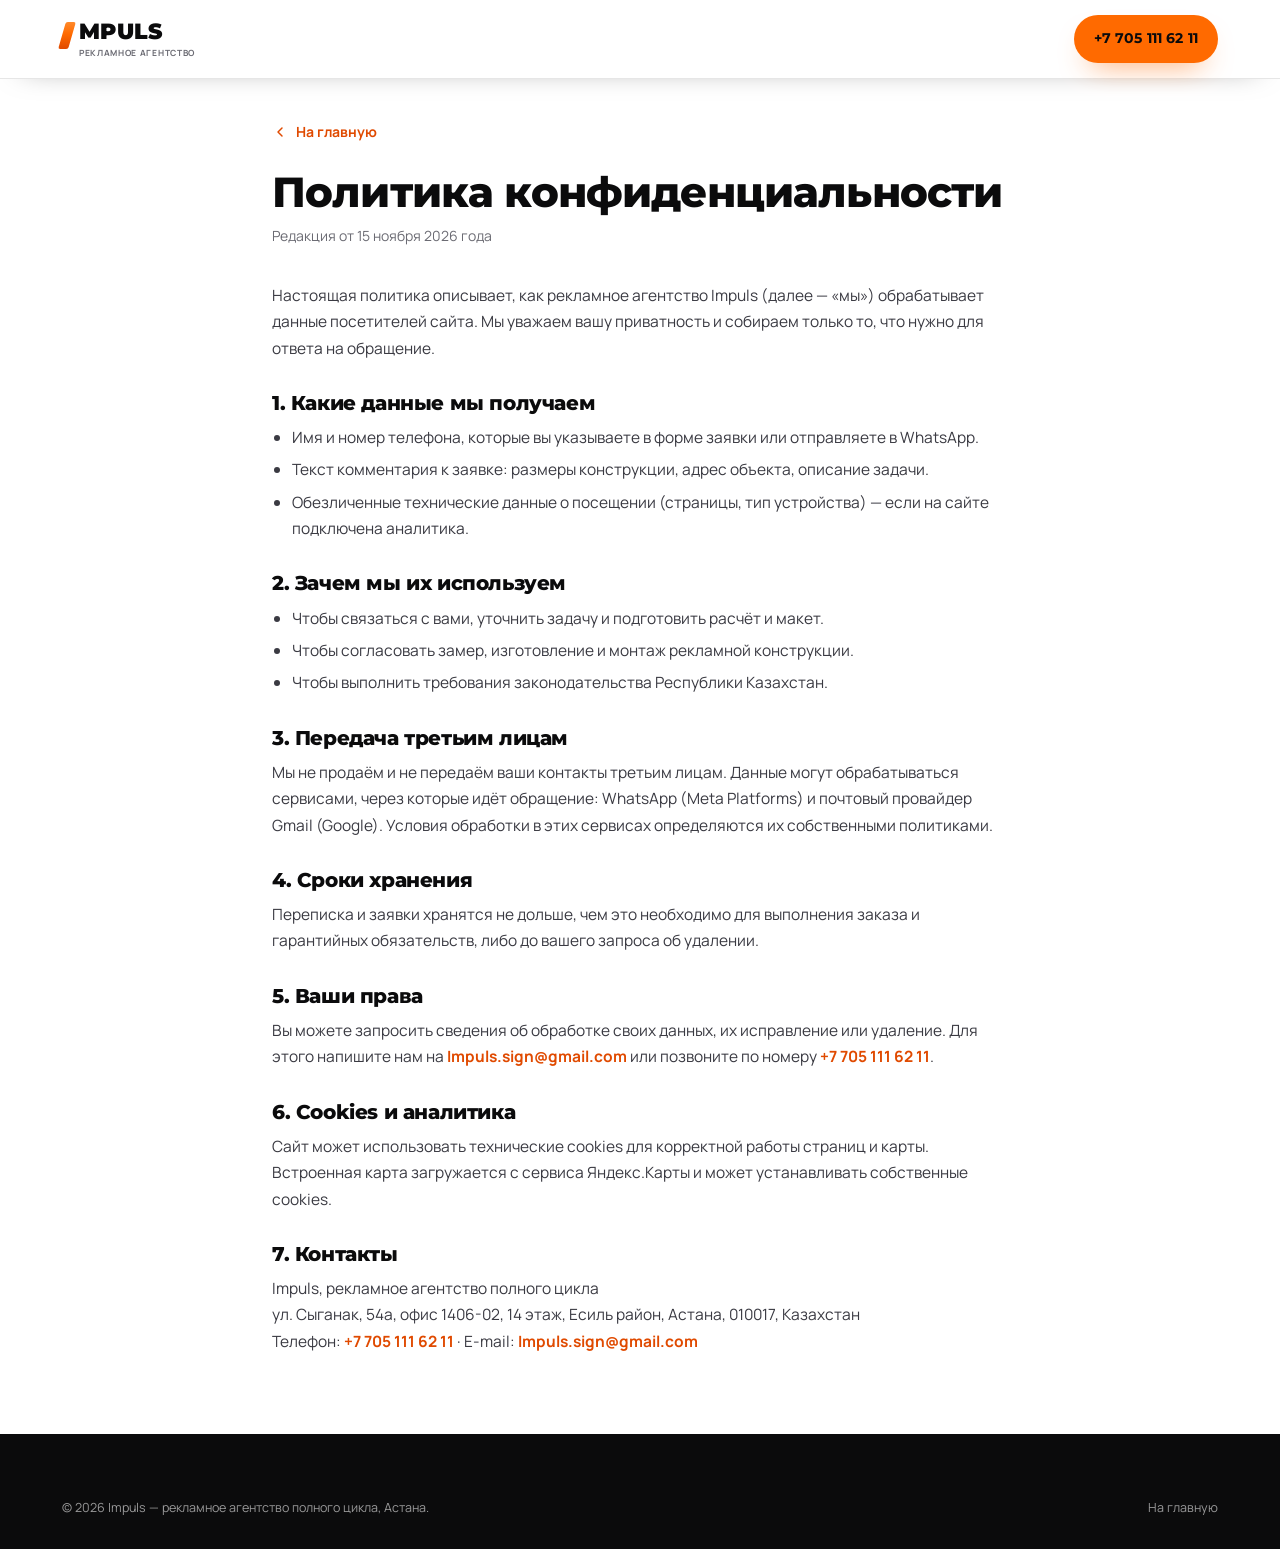
==== privacy.html @ c4c1d55e "Impuls landing: static site" ====
﻿<!DOCTYPE html>
<html lang="ru">
<head>
<meta charset="utf-8">
<meta name="viewport" content="width=device-width, initial-scale=1">
<title>Политика конфиденциальности — Impuls, Астана</title>
<meta name="description" content="Политика конфиденциальности и обработки персональных данных рекламного агентства Impuls, Астана.">
<meta name="robots" content="index, follow">
<meta name="theme-color" content="#0b0b0c">
<link rel="icon" href="assets/favicon.svg" type="image/svg+xml">
<link rel="preconnect" href="https://fonts.googleapis.com">
<link rel="preconnect" href="https://fonts.gstatic.com" crossorigin>
<link href="https://fonts.googleapis.com/css2?family=Manrope:wght@400;500;600;700;800&family=Montserrat:wght@700;800;900&display=swap" rel="stylesheet">
<link rel="stylesheet" href="assets/css/style.css">
<style>
  .doc { max-width: 780px; margin: 0 auto; padding: 120px 22px 80px; }
  .doc h1 { font-size: clamp(28px, 4vw, 42px); margin-bottom: 10px; }
  .doc .date { color: var(--muted); font-size: 14px; margin-bottom: 34px; }
  .doc h2 { font-size: 20px; margin: 32px 0 10px; }
  .doc p, .doc li { color: #3a3a42; font-size: 15.5px; line-height: 1.7; }
  .doc ul { padding-left: 20px; margin: 10px 0; display: grid; gap: 6px; }
  .doc a { color: var(--orange-deep); font-weight: 700; }
  .doc__back { display: inline-flex; align-items: center; gap: 8px; margin-bottom: 26px; font-weight: 700; font-size: 14px; }
</style>
</head>
<body>
<header class="header is-stuck">
  <div class="container header__inner">
    <a class="logo" href="index.html">
      <span class="logo__mark" aria-hidden="true"></span>
      <span class="logo__text">MPULS<span class="logo__sub">Рекламное агентство</span></span>
    </a>
    <div class="header__actions" style="margin-left:auto">
      <a class="btn" href="tel:+77051116211">+7 705 111 62 11</a>
    </div>
  </div>
</header>

<main class="doc">
  <a class="doc__back" href="index.html">
    <svg width="16" height="16" viewBox="0 0 24 24" fill="none" stroke="currentColor" stroke-width="2.2" stroke-linecap="round" stroke-linejoin="round" aria-hidden="true"><path d="M15 18 9 12l6-6"/></svg>
    На главную
  </a>

  <h1>Политика конфиденциальности</h1>
  <p class="date">Редакция от 15 ноября 2026 года</p>

  <p>Настоящая политика описывает, как рекламное агентство Impuls (далее — «мы») обрабатывает данные посетителей сайта. Мы уважаем вашу приватность и собираем только то, что нужно для ответа на обращение.</p>

  <h2>1. Какие данные мы получаем</h2>
  <ul>
    <li>Имя и номер телефона, которые вы указываете в форме заявки или отправляете в WhatsApp.</li>
    <li>Текст комментария к заявке: размеры конструкции, адрес объекта, описание задачи.</li>
    <li>Обезличенные технические данные о посещении (страницы, тип устройства) — если на сайте подключена аналитика.</li>
  </ul>

  <h2>2. Зачем мы их используем</h2>
  <ul>
    <li>Чтобы связаться с вами, уточнить задачу и подготовить расчёт и макет.</li>
    <li>Чтобы согласовать замер, изготовление и монтаж рекламной конструкции.</li>
    <li>Чтобы выполнить требования законодательства Республики Казахстан.</li>
  </ul>

  <h2>3. Передача третьим лицам</h2>
  <p>Мы не продаём и не передаём ваши контакты третьим лицам. Данные могут обрабатываться сервисами, через которые идёт обращение: WhatsApp (Meta Platforms) и почтовый провайдер Gmail (Google). Условия обработки в этих сервисах определяются их собственными политиками.</p>

  <h2>4. Сроки хранения</h2>
  <p>Переписка и заявки хранятся не дольше, чем это необходимо для выполнения заказа и гарантийных обязательств, либо до вашего запроса об удалении.</p>

  <h2>5. Ваши права</h2>
  <p>Вы можете запросить сведения об обработке своих данных, их исправление или удаление. Для этого напишите нам на <a href="mailto:Impuls.sign@gmail.com">Impuls.sign@gmail.com</a> или позвоните по номеру <a href="tel:+77051116211">+7 705 111 62 11</a>.</p>

  <h2>6. Cookies и аналитика</h2>
  <p>Сайт может использовать технические cookies для корректной работы страниц и карты. Встроенная карта загружается с сервиса Яндекс.Карты и может устанавливать собственные cookies.</p>

  <h2>7. Контакты</h2>
  <p>Impuls, рекламное агентство полного цикла<br>
  ул. Сыганак, 54а, офис 1406-02, 14 этаж, Есиль район, Астана, 010017, Казахстан<br>
  Телефон: <a href="tel:+77051116211">+7 705 111 62 11</a> · E-mail: <a href="mailto:Impuls.sign@gmail.com">Impuls.sign@gmail.com</a></p>
</main>

<footer class="footer">
  <div class="container">
    <div class="footer__bottom" style="padding-top:0;border:0">
      <span>© <span id="year">2026</span> Impuls — рекламное агентство полного цикла, Астана.</span>
      <span><a href="index.html">На главную</a></span>
    </div>
  </div>
</footer>
<script>document.getElementById('year').textContent = new Date().getFullYear();</script>
</body>
</html>
---- assets/css/style.css ----
﻿/* ============================================================
   IMPULS — рекламное агентство полного цикла, Астана
   Палитра: белый / оранжевый / чёрный
   ============================================================ */

:root {
  --white: #ffffff;
  --paper: #f7f5f2;
  --ink: #0b0b0c;
  --ink-soft: #16161a;
  --muted: #6b6b73;
  --line: rgba(11, 11, 12, 0.1);
  --orange: #ff6a00;
  --orange-deep: #e04a00;
  --orange-soft: #fff1e6;
  --radius: 22px;
  --radius-sm: 14px;
  --shadow: 0 24px 60px -28px rgba(11, 11, 12, 0.35);
  --shadow-soft: 0 18px 40px -30px rgba(11, 11, 12, 0.45);
  --container: 1200px;
  --font-display: "Montserrat", "Segoe UI", system-ui, -apple-system, sans-serif;
  --font-body: "Manrope", "Segoe UI", system-ui, -apple-system, sans-serif;
  --ease: cubic-bezier(0.22, 1, 0.36, 1);
}

* { box-sizing: border-box; }

html {
  scroll-behavior: smooth;
  scroll-padding-top: 96px;
  -webkit-text-size-adjust: 100%;
}

body {
  margin: 0;
  font-family: var(--font-body);
  font-size: 17px;
  line-height: 1.65;
  color: var(--ink);
  background: var(--white);
  overflow-x: hidden;
  -webkit-font-smoothing: antialiased;
}

img { max-width: 100%; display: block; }

a { color: inherit; text-decoration: none; }

button { font-family: inherit; }

h1, h2, h3, h4 {
  font-family: var(--font-display);
  font-weight: 800;
  line-height: 1.06;
  letter-spacing: -0.02em;
  margin: 0;
}

p { margin: 0; }

.container {
  width: 100%;
  max-width: var(--container);
  margin: 0 auto;
  padding: 0 22px;
}

.section { padding: 88px 0; position: relative; }

.eyebrow {
  display: inline-flex;
  align-items: center;
  gap: 10px;
  font-family: var(--font-display);
  font-size: 12.5px;
  font-weight: 700;
  letter-spacing: 0.16em;
  text-transform: uppercase;
  color: #b03c00;
  background: var(--orange-soft);
  border-radius: 999px;
  padding: 9px 16px;
}

.eyebrow::before {
  content: "";
  width: 7px;
  height: 7px;
  border-radius: 50%;
  background: var(--orange);
}

.section-head {
  max-width: 720px;
  margin-bottom: 40px;
}

.section-head h2 {
  font-size: clamp(30px, 4.4vw, 52px);
  margin: 18px 0 16px;
}

.section-head p {
  color: var(--muted);
  font-size: 17.5px;
  max-width: 620px;
}

.section--dark {
  background: var(--ink);
  color: var(--white);
}

.section--dark .section-head p { color: rgba(255, 255, 255, 0.66); }

.section--paper { background: var(--paper); }

/* ---------- Buttons ---------- */

.btn {
  --btn-bg: var(--orange);
  --btn-color: var(--ink);
  display: inline-flex;
  align-items: center;
  justify-content: center;
  gap: 10px;
  padding: 16px 26px;
  border-radius: 999px;
  border: 0;
  background: var(--btn-bg);
  color: var(--btn-color);
  font-family: var(--font-display);
  font-weight: 700;
  font-size: 15px;
  letter-spacing: 0.01em;
  cursor: pointer;
  transition: transform 0.3s var(--ease), box-shadow 0.3s var(--ease), background 0.25s;
  box-shadow: 0 14px 30px -16px rgba(255, 106, 0, 0.85);
  white-space: nowrap;
}

.btn:hover { transform: translateY(-2px); background: var(--orange-deep); }
.btn:active { transform: translateY(0); }
.btn svg { flex: none; }

.btn--ghost {
  --btn-bg: transparent;
  --btn-color: currentColor;
  border: 1.5px solid currentColor;
  box-shadow: none;
  opacity: 0.9;
}

.btn--ghost:hover { background: rgba(255, 255, 255, 0.08); opacity: 1; }

.btn--dark { --btn-bg: var(--ink); --btn-color: #fff; box-shadow: none; }
.btn--dark:hover { background: #000; }

.btn--light { --btn-bg: #fff; --btn-color: var(--ink); box-shadow: none; }
.btn--light:hover { background: #f1f1f1; }

/* ---------- Header ---------- */

.header {
  position: fixed;
  inset: 0 0 auto 0;
  z-index: 90;
  background: rgba(255, 255, 255, 0.82);
  backdrop-filter: saturate(160%) blur(18px);
  -webkit-backdrop-filter: saturate(160%) blur(18px);
  border-bottom: 1px solid transparent;
  transition: border-color 0.3s, box-shadow 0.3s, background 0.3s;
}

.header.is-stuck {
  border-bottom-color: var(--line);
  box-shadow: 0 10px 30px -24px rgba(0, 0, 0, 0.5);
}

.header__inner {
  display: flex;
  align-items: center;
  gap: 26px;
  height: 78px;
}

.logo {
  display: inline-flex;
  align-items: flex-start;
  gap: 7px;
  flex: none;
}

/* оранжевая «косая черта» вместо буквы I — фирменный знак Impuls */
.logo__mark {
  display: block;
  width: 10px;
  height: 27px;
  background: linear-gradient(180deg, #ff8a2b, var(--orange) 45%, var(--orange-deep));
  transform: skewX(-16deg);
  border-radius: 2px;
  flex: none;
  margin-top: 1px;
}

.logo__text {
  font-family: var(--font-display);
  font-weight: 900;
  font-size: 22px;
  letter-spacing: 0.015em;
  line-height: 1;
  color: var(--ink);
}

.logo__sub {
  display: block;
  font-family: var(--font-body);
  font-size: 8.5px;
  font-weight: 700;
  letter-spacing: 0.08em;
  text-transform: uppercase;
  color: var(--muted);
  margin-top: 6px;
  white-space: nowrap;
}

.skip-link {
  position: absolute;
  left: -9999px;
  top: 8px;
  z-index: 300;
  background: var(--ink);
  color: #fff;
  padding: 10px 16px;
  border-radius: 10px;
  font-size: 14px;
}

.skip-link:focus { left: 8px; }

.nav {
  display: flex;
  align-items: center;
  gap: 4px;
  margin-left: auto;
}

.nav a {
  padding: 10px 14px;
  border-radius: 999px;
  font-size: 14.5px;
  font-weight: 600;
  color: #26262c;
  transition: background 0.2s, color 0.2s;
}

.nav a:hover { background: rgba(11, 11, 12, 0.06); }

.header__actions { display: flex; align-items: center; gap: 12px; }

.header__phone {
  font-family: var(--font-display);
  font-weight: 800;
  font-size: 15.5px;
  white-space: nowrap;
}

.header__phone span {
  display: block;
  font-family: var(--font-body);
  font-size: 11px;
  font-weight: 600;
  color: var(--muted);
  letter-spacing: 0.04em;
}

.header .btn { padding: 12px 20px; font-size: 14px; }

.burger {
  display: none;
  width: 46px;
  height: 46px;
  border-radius: 14px;
  border: 1px solid var(--line);
  background: #fff;
  cursor: pointer;
  position: relative;
}

.burger span {
  position: absolute;
  left: 13px;
  width: 20px;
  height: 2px;
  background: var(--ink);
  border-radius: 2px;
  transition: transform 0.3s var(--ease), opacity 0.2s;
}

.burger span:nth-child(1) { top: 17px; }
.burger span:nth-child(2) { top: 22px; }
.burger span:nth-child(3) { top: 27px; }

body.menu-open .burger span:nth-child(1) { transform: translateY(5px) rotate(45deg); }
body.menu-open .burger span:nth-child(2) { opacity: 0; }
body.menu-open .burger span:nth-child(3) { transform: translateY(-5px) rotate(-45deg); }

.mobile-menu {
  position: fixed;
  inset: 78px 0 0 0;
  background: #fff;
  z-index: 85;
  padding: 24px 22px 40px;
  display: none;
  flex-direction: column;
  gap: 6px;
  overflow-y: auto;
}

.mobile-menu a {
  padding: 16px 4px;
  font-family: var(--font-display);
  font-size: 22px;
  font-weight: 800;
  border-bottom: 1px solid var(--line);
}

.mobile-menu .btn { margin-top: 20px; }

body.menu-open { overflow: hidden; }
body.menu-open .mobile-menu { display: flex; }

/* ---------- Top plate (по макету брендборда) ---------- */

.plate {
  background: #f4e9e3;
  padding: 104px 0 34px;
  border-bottom: 1px solid rgba(11, 11, 12, 0.07);
}

.plate__inner {
  display: grid;
  grid-template-columns: 300px minmax(0, 1fr) 350px;
  align-items: center;
  gap: 26px 42px;
}

.plate__brand {
  display: flex;
  flex-direction: column;
  gap: 10px;
}

.plate__logo {
  display: inline-flex;
  align-items: flex-start;
  gap: 11px;
}

.plate__mark {
  width: 14px;
  height: clamp(32px, 3.6vw, 44px);
  background: linear-gradient(180deg, #ff8a2b, var(--orange) 45%, var(--orange-deep));
  transform: skewX(-16deg);
  border-radius: 3px;
  flex: none;
  margin-top: 2px;
}

.plate__word {
  font-family: var(--font-display);
  font-weight: 900;
  font-size: clamp(38px, 4.2vw, 54px);
  line-height: 0.86;
  letter-spacing: 0.01em;
  color: var(--ink);
}

.plate__tagline {
  font-size: 12.5px;
  font-weight: 700;
  line-height: 1.45;
  letter-spacing: 0.1em;
  text-transform: uppercase;
  color: #6d635c;
}

.plate__title {
  font-family: var(--font-display);
  font-weight: 800;
  font-size: clamp(21px, 2.3vw, 30px);
  line-height: 1.18;
  letter-spacing: -0.01em;
  max-width: 480px;
}

.plate__sub {
  margin-top: 9px;
  max-width: 440px;
  font-size: 15px;
  line-height: 1.5;
  color: #6a605a;
}

.plate__phone {
  display: inline-flex;
  align-items: center;
  gap: 10px;
  margin-top: 16px;
  padding: 13px 26px;
  border-radius: 999px;
  background: var(--orange);
  color: var(--ink);
  font-family: var(--font-display);
  font-weight: 800;
  font-size: 17px;
  letter-spacing: 0.01em;
  box-shadow: 0 18px 34px -20px rgba(224, 74, 0, 0.95);
  transition: transform 0.3s var(--ease), background 0.25s, color 0.25s, box-shadow 0.3s var(--ease);
}

.plate__phone:hover {
  background: var(--orange-deep);
  color: #fff;
  transform: translateY(-2px);
  box-shadow: 0 22px 38px -18px rgba(224, 74, 0, 0.75);
}

.plate__phone svg { flex: none; }

.plate__photo {
  margin: 0;
  border-radius: 18px;
  overflow: hidden;
  aspect-ratio: 16 / 9;
  background: #ded3cc;
  box-shadow: 0 28px 54px -32px rgba(11, 11, 12, 0.6);
}

.plate__photo img {
  width: 100%;
  height: 100%;
  object-fit: cover;
}

.header:not(.is-stuck) { background: rgba(244, 233, 227, 0.92); }

/* ---------- Hero ---------- */

.hero {
  position: relative;
  padding: 78px 0 72px;
  overflow: hidden;
  background:
    radial-gradient(900px 520px at 78% -8%, rgba(255, 106, 0, 0.16), transparent 62%),
    radial-gradient(700px 420px at 4% 12%, rgba(255, 106, 0, 0.08), transparent 60%),
    var(--white);
}

.hero__grid {
  display: grid;
  grid-template-columns: 1.02fr 0.98fr;
  gap: 54px;
  align-items: center;
}

.hero h1 {
  font-size: clamp(38px, 5.6vw, 74px);
  margin: 20px 0 22px;
}

.hero h1 em {
  font-style: normal;
  color: var(--orange);
  position: relative;
  white-space: nowrap;
}

.hero h1 em::after {
  content: "";
  position: absolute;
  left: 0;
  right: 0;
  bottom: 0.06em;
  height: 0.32em;
  background: rgba(255, 106, 0, 0.14);
  z-index: -1;
  border-radius: 6px;
}

.hero__lead {
  font-size: 18.5px;
  color: #4a4a53;
  max-width: 520px;
}

.hero__cta {
  display: flex;
  flex-wrap: wrap;
  gap: 14px;
  margin: 32px 0 30px;
}

.hero__trust {
  display: flex;
  flex-wrap: wrap;
  gap: 10px 26px;
  padding-top: 26px;
  border-top: 1px solid var(--line);
}

.hero__trust div {
  display: flex;
  align-items: center;
  gap: 9px;
  font-size: 14px;
  font-weight: 600;
  color: #3a3a42;
}

.hero__trust svg { color: var(--orange); flex: none; }

/* Hero slider */

.hero__visual { position: relative; }

.hero-slider {
  position: relative;
  border-radius: 28px;
  overflow: hidden;
  aspect-ratio: 4 / 4.4;
  background: var(--ink);
  box-shadow: var(--shadow);
}

.hero-slider__track {
  display: flex;
  height: 100%;
  transition: transform 0.75s var(--ease);
}

.hero-slider__slide {
  min-width: 100%;
  height: 100%;
  position: relative;
}

.hero-slider__slide img {
  width: 100%;
  height: 100%;
  object-fit: cover;
}

.hero-slider__slide::after {
  content: "";
  position: absolute;
  inset: 0;
  background: linear-gradient(to top, rgba(0, 0, 0, 0.55), transparent 45%);
  pointer-events: none;
}

.hero-slider__dots {
  position: absolute;
  left: 18px;
  bottom: 18px;
  display: flex;
  gap: 7px;
  z-index: 2;
}

.hero-slider__dots button {
  width: 8px;
  height: 8px;
  border-radius: 999px;
  border: 0;
  padding: 0;
  background: rgba(255, 255, 255, 0.5);
  cursor: pointer;
  transition: width 0.35s var(--ease), background 0.25s;
}

.hero-slider__dots button.is-active {
  width: 26px;
  background: var(--orange);
}

.hero-slider__badge {
  position: absolute;
  top: 18px;
  left: 18px;
  z-index: 2;
  display: inline-flex;
  align-items: center;
  gap: 8px;
  background: rgba(11, 11, 12, 0.55);
  backdrop-filter: blur(10px);
  border: 1px solid rgba(255, 255, 255, 0.16);
  color: #fff;
  font-size: 12px;
  font-weight: 700;
  letter-spacing: 0.06em;
  text-transform: uppercase;
  padding: 9px 14px;
  border-radius: 999px;
}

.hero-slider__badge i {
  width: 7px;
  height: 7px;
  border-radius: 50%;
  background: var(--orange);
  display: inline-block;
  animation: pulse 2s infinite;
}

@keyframes pulse {
  0%, 100% { box-shadow: 0 0 0 0 rgba(255, 106, 0, 0.6); }
  50% { box-shadow: 0 0 0 7px rgba(255, 106, 0, 0); }
}

.hero__float {
  position: absolute;
  left: -26px;
  bottom: 34px;
  background: #fff;
  border-radius: 18px;
  padding: 16px 20px;
  box-shadow: var(--shadow);
  display: flex;
  align-items: center;
  gap: 14px;
  max-width: 250px;
}

.hero__float strong {
  font-family: var(--font-display);
  font-size: 22px;
  display: block;
  line-height: 1;
}

.hero__float small {
  font-size: 12px;
  color: var(--muted);
  font-weight: 600;
}

.hero__float .star { color: #ffb400; font-size: 15px; letter-spacing: 1px; }

/* Marquee */

.marquee {
  border-top: 1px solid var(--line);
  border-bottom: 1px solid var(--line);
  padding: 18px 0;
  overflow: hidden;
  background: #fff;
}

.marquee__track {
  display: flex;
  gap: 54px;
  width: max-content;
  animation: marquee 34s linear infinite;
}

.marquee span {
  display: inline-flex;
  align-items: center;
  gap: 54px;
  font-family: var(--font-display);
  font-weight: 800;
  font-size: 15px;
  letter-spacing: 0.14em;
  text-transform: uppercase;
  color: #191920;
  white-space: nowrap;
}

.marquee span::after {
  content: "";
  width: 8px;
  height: 8px;
  border-radius: 50%;
  background: var(--orange);
}

@keyframes marquee {
  from { transform: translateX(0); }
  to { transform: translateX(-50%); }
}

/* ---------- Services ---------- */

.services__grid {
  display: grid;
  grid-template-columns: repeat(3, 1fr);
  gap: 18px;
}

.service {
  position: relative;
  background: #fff;
  border: 1px solid var(--line);
  border-radius: var(--radius);
  padding: 30px 28px 26px;
  display: flex;
  flex-direction: column;
  gap: 14px;
  transition: transform 0.4s var(--ease), box-shadow 0.4s var(--ease), border-color 0.3s;
  overflow: hidden;
}

.service::before {
  content: "";
  position: absolute;
  inset: auto -40% -60% auto;
  width: 220px;
  height: 220px;
  border-radius: 50%;
  background: radial-gradient(circle, rgba(255, 106, 0, 0.14), transparent 70%);
  opacity: 0;
  transition: opacity 0.4s;
}

.service:hover {
  transform: translateY(-4px);
  box-shadow: var(--shadow-soft);
  border-color: rgba(255, 106, 0, 0.32);
}

.service:hover::before { opacity: 1; }

.service__icon {
  width: 52px;
  height: 52px;
  border-radius: 15px;
  display: grid;
  place-items: center;
  background: var(--orange-soft);
  color: var(--orange-deep);
  flex: none;
}

.service h3 {
  font-size: 21px;
  letter-spacing: -0.015em;
}

.service p {
  color: var(--muted);
  font-size: 14.8px;
  line-height: 1.6;
}

.service__tags {
  display: flex;
  flex-wrap: wrap;
  gap: 7px;
  margin-top: auto;
  padding-top: 6px;
}

.service__tags span {
  font-size: 12px;
  font-weight: 600;
  color: #44444c;
  background: var(--paper);
  border-radius: 999px;
  padding: 6px 11px;
}

.service--accent {
  background: linear-gradient(155deg, #17171b, #0b0b0c 60%);
  border-color: #26262c;
  color: #fff;
}

.service--accent p { color: rgba(255, 255, 255, 0.66); }
.service--accent .service__icon { background: rgba(255, 106, 0, 0.16); color: var(--orange); }
.service--accent .service__tags span { background: rgba(255, 255, 255, 0.08); color: rgba(255, 255, 255, 0.8); }

/* Дополнительные направления */

.services__more {
  display: grid;
  grid-template-columns: repeat(3, 1fr);
  gap: 14px;
  margin-top: 16px;
}

.more-card {
  background: var(--paper);
  border-radius: 16px;
  padding: 22px 24px;
  border: 1px solid transparent;
  transition: border-color 0.25s, background 0.25s;
}

.more-card:hover { background: #fff; border-color: rgba(255, 106, 0, 0.34); }

.more-card h4 {
  font-size: 15.5px;
  letter-spacing: -0.01em;
  margin-bottom: 7px;
  display: flex;
  gap: 8px;
}

.more-card h4::before {
  content: "+";
  color: var(--orange);
  font-weight: 900;
}

.more-card p { font-size: 13.4px; color: var(--muted); line-height: 1.55; }

.services__note {
  margin-top: 32px;
  display: flex;
  align-items: center;
  justify-content: space-between;
  gap: 22px;
  flex-wrap: wrap;
  padding: 26px 30px;
  border-radius: var(--radius);
  background: linear-gradient(120deg, #fff6ee, #fff 60%);
  border: 1px solid rgba(255, 106, 0, 0.24);
}

.services__note p { font-size: 16px; max-width: 640px; }

/* Рейтинг в заголовке отзывов */

.rating-inline {
  display: flex;
  align-items: center;
  flex-wrap: wrap;
  gap: 8px;
  font-size: 14.5px;
  color: var(--muted);
  margin-top: 6px;
}

.rating-inline__stars { color: #ffb400; letter-spacing: 2px; }
.rating-inline b { font-family: var(--font-display); font-size: 18px; color: var(--ink); }
.rating-inline a { color: #c24100; font-weight: 700; border-bottom: 1px solid rgba(224, 74, 0, 0.35); }

/* ---------- Works ---------- */

.works__head {
  display: flex;
  align-items: flex-end;
  justify-content: space-between;
  gap: 30px;
  flex-wrap: wrap;
  margin-bottom: 34px;
}

.works__head .section-head { margin-bottom: 0; }

.works__nav { display: flex; gap: 10px; }

.round-btn {
  width: 52px;
  height: 52px;
  border-radius: 50%;
  border: 1px solid rgba(255, 255, 255, 0.28);
  background: transparent;
  color: inherit;
  display: grid;
  place-items: center;
  cursor: pointer;
  transition: background 0.25s, color 0.25s, border-color 0.25s;
}

.round-btn:hover { background: #fff; color: var(--ink); border-color: #fff; }

.works__rail {
  display: flex;
  gap: 16px;
  overflow-x: auto;
  scroll-snap-type: x mandatory;
  padding-bottom: 6px;
  scrollbar-width: none;
  -ms-overflow-style: none;
}

.works__rail::-webkit-scrollbar { display: none; }

.work {
  position: relative;
  flex: 0 0 auto;
  width: min(360px, 78vw);
  aspect-ratio: 4 / 5;
  border-radius: var(--radius);
  overflow: hidden;
  scroll-snap-align: start;
  cursor: zoom-in;
  background: #1a1a1e;
  border: 0;
  padding: 0;
}

.work img {
  width: 100%;
  height: 100%;
  object-fit: cover;
  transition: transform 0.8s var(--ease), opacity 0.5s;
}

.work::after {
  content: "";
  position: absolute;
  inset: 0;
  background: linear-gradient(to top, rgba(0, 0, 0, 0.62), transparent 52%);
  opacity: 0.85;
  transition: opacity 0.4s;
}

.work:hover img { transform: scale(1.05); }
.work:hover::after { opacity: 1; }

.work__cap {
  position: absolute;
  left: 20px;
  right: 20px;
  bottom: 18px;
  z-index: 2;
  color: #fff;
  font-family: var(--font-display);
  font-weight: 700;
  font-size: 15px;
  letter-spacing: -0.01em;
  display: flex;
  align-items: center;
  justify-content: space-between;
  gap: 10px;
  text-align: left;
}

.work__cap svg { flex: none; opacity: 0.85; }

.works__hint {
  display: flex;
  align-items: center;
  gap: 9px;
  color: rgba(255, 255, 255, 0.55);
  font-size: 13.5px;
  margin-top: 20px;
}

/* Lightbox */

.lightbox {
  position: fixed;
  inset: 0;
  z-index: 200;
  background: rgba(6, 6, 7, 0.94);
  display: none;
  align-items: center;
  justify-content: center;
  padding: 18px;
  backdrop-filter: blur(6px);
}

.lightbox.is-open { display: flex; }

.lightbox__img {
  max-width: min(1100px, 92vw);
  max-height: 86vh;
  border-radius: 16px;
  object-fit: contain;
  box-shadow: 0 30px 80px rgba(0, 0, 0, 0.6);
  user-select: none;
}

.lightbox__close,
.lightbox__prev,
.lightbox__next {
  position: absolute;
  width: 54px;
  height: 54px;
  border-radius: 50%;
  border: 1px solid rgba(255, 255, 255, 0.22);
  background: rgba(255, 255, 255, 0.08);
  color: #fff;
  display: grid;
  place-items: center;
  cursor: pointer;
  transition: background 0.2s, transform 0.2s;
}

.lightbox__close:hover,
.lightbox__prev:hover,
.lightbox__next:hover { background: rgba(255, 255, 255, 0.2); }

.lightbox__close { top: 20px; right: 20px; }
.lightbox__prev { left: 18px; top: 50%; transform: translateY(-50%); }
.lightbox__next { right: 18px; top: 50%; transform: translateY(-50%); }

.lightbox__count {
  position: absolute;
  bottom: 22px;
  left: 50%;
  transform: translateX(-50%);
  color: rgba(255, 255, 255, 0.72);
  font-size: 14px;
  font-weight: 600;
  letter-spacing: 0.06em;
}

@media (max-width: 720px) {
  .lightbox__prev, .lightbox__next { width: 46px; height: 46px; }
  .lightbox__prev { left: 8px; }
  .lightbox__next { right: 8px; }
}

/* ---------- Process ---------- */

.process__grid {
  display: grid;
  grid-template-columns: repeat(6, 1fr);
  gap: 14px;
  counter-reset: step;
}

.step {
  min-width: 0;
  position: relative;
  padding: 26px 20px 24px;
  border-radius: 18px;
  background: #fff;
  border: 1px solid var(--line);
  transition: background 0.3s, color 0.3s, border-color 0.3s;
}

.step__num {
  font-family: var(--font-display);
  font-weight: 900;
  font-size: 13px;
  color: var(--orange);
  letter-spacing: 0.12em;
  display: block;
  margin-bottom: 26px;
}

.step h3 {
  font-size: 16.5px;
  letter-spacing: -0.01em;
  margin-bottom: 8px;
}

.step p { font-size: 13.5px; color: var(--muted); line-height: 1.55; }

.process__grid .step:nth-child(6) { background: var(--orange); border-color: var(--orange); color: #fff; }
.process__grid .step:nth-child(6) .step__num,
.process__grid .step:nth-child(6) p { color: rgba(255, 255, 255, 0.85); }

/* ---------- Stats / About ---------- */

.about__grid {
  display: grid;
  grid-template-columns: 1fr 1fr;
  gap: 56px;
  align-items: center;
}

.about__media {
  position: relative;
  border-radius: 26px;
  overflow: hidden;
  aspect-ratio: 4 / 3.2;
}

.about__media img { width: 100%; height: 100%; object-fit: cover; }

.about__badge {
  position: absolute;
  right: 18px;
  bottom: 18px;
  background: rgba(11, 11, 12, 0.72);
  backdrop-filter: blur(10px);
  border: 1px solid rgba(255, 255, 255, 0.18);
  border-radius: 16px;
  padding: 14px 18px;
  color: #fff;
  text-align: left;
}

.about__badge strong {
  font-family: var(--font-display);
  font-size: 20px;
  display: block;
  line-height: 1.1;
}

.about__badge small { font-size: 11.5px; color: rgba(255, 255, 255, 0.7); }

.about__list {
  list-style: none;
  margin: 26px 0 0;
  padding: 0;
  display: grid;
  gap: 16px;
}

.about__list li {
  display: flex;
  gap: 14px;
  align-items: flex-start;
  font-size: 15.5px;
  line-height: 1.55;
}

.about__list svg { flex: none; color: var(--orange); margin-top: 3px; }

.about__list strong { font-weight: 800; }

.stats {
  display: grid;
  grid-template-columns: repeat(4, 1fr);
  gap: 16px;
  margin-top: 56px;
  border-top: 1px solid var(--line);
  padding-top: 38px;
}

.stat strong {
  display: block;
  font-family: var(--font-display);
  font-size: clamp(30px, 3.4vw, 42px);
  line-height: 1;
  letter-spacing: -0.03em;
}

.stat strong span { color: var(--orange); }

.stat small {
  display: block;
  margin-top: 10px;
  font-size: 13.5px;
  color: var(--muted);
  font-weight: 600;
}

/* ---------- Reviews ---------- */

.reviews__grid {
  display: grid;
  grid-template-columns: repeat(3, 1fr);
  gap: 18px;
}

.review {
  background: #fff;
  border: 1px solid var(--line);
  border-radius: var(--radius);
  padding: 28px;
  display: flex;
  flex-direction: column;
  gap: 16px;
}

.review__stars { color: #ffb400; letter-spacing: 2px; font-size: 15px; }

.review p { font-size: 15px; color: #2e2e35; line-height: 1.65; }

.review__author {
  display: flex;
  align-items: center;
  gap: 12px;
  margin-top: auto;
  padding-top: 6px;
}

.review__avatar {
  width: 42px;
  height: 42px;
  border-radius: 50%;
  display: grid;
  place-items: center;
  background: var(--orange-soft);
  color: var(--orange-deep);
  font-family: var(--font-display);
  font-weight: 800;
  font-size: 15px;
  flex: none;
}

.review__author b { font-size: 14.5px; display: block; line-height: 1.3; }
.review__author small { font-size: 12.5px; color: var(--muted); }

.rating-card {
  background: var(--ink);
  color: #fff;
  border-radius: var(--radius);
  padding: 28px;
  display: flex;
  flex-direction: column;
  justify-content: space-between;
  gap: 20px;
}

.rating-card strong {
  font-family: var(--font-display);
  font-size: 56px;
  line-height: 0.9;
  letter-spacing: -0.04em;
  display: block;
}

.rating-card strong span { font-size: 24px; color: rgba(255, 255, 255, 0.5); }
.rating-card .review__stars { color: #ffb400; }
.rating-card p { color: rgba(255, 255, 255, 0.66); font-size: 14px; }

/* ---------- CTA ---------- */

.cta {
  position: relative;
  overflow: hidden;
  border-radius: 30px;
  background:
    radial-gradient(760px 380px at 92% 6%, rgba(255, 106, 0, 0.34), transparent 62%),
    radial-gradient(520px 320px at 6% 96%, rgba(255, 106, 0, 0.14), transparent 65%),
    linear-gradient(125deg, #17171b, #0b0b0c 64%);
  color: #fff;
  padding: 62px clamp(24px, 5vw, 70px);
  display: grid;
  grid-template-columns: 1.15fr 0.85fr;
  gap: 40px;
  align-items: center;
  border: 1px solid rgba(255, 255, 255, 0.08);
}

.cta::before {
  content: "";
  position: absolute;
  right: -120px;
  top: -120px;
  width: 420px;
  height: 420px;
  border-radius: 50%;
  border: 1px solid rgba(255, 106, 0, 0.35);
}

.cta::after {
  content: "";
  position: absolute;
  right: 60px;
  bottom: -160px;
  width: 320px;
  height: 320px;
  border-radius: 50%;
  background: rgba(255, 106, 0, 0.1);
}

.cta h2 { font-size: clamp(28px, 3.6vw, 44px); margin-bottom: 14px; }
.cta p { color: rgba(255, 255, 255, 0.76); font-size: 16.5px; max-width: 470px; }

.cta__actions { display: flex; flex-direction: column; gap: 14px; position: relative; z-index: 2; }

.cta__note {
  font-size: 12.5px;
  color: rgba(255, 255, 255, 0.62);
  text-align: center;
}

/* ---------- Contacts ---------- */

.contacts__grid {
  display: grid;
  grid-template-columns: 0.9fr 1.1fr;
  gap: 34px;
  align-items: stretch;
}

.contact-list { display: grid; gap: 12px; }

.contact-item {
  display: flex;
  gap: 16px;
  padding: 20px 22px;
  border-radius: 18px;
  background: #fff;
  border: 1px solid var(--line);
  transition: border-color 0.25s, transform 0.25s var(--ease);
}

.contact-item:hover { border-color: rgba(255, 106, 0, 0.4); transform: translateY(-2px); }

.contact-item__icon {
  width: 44px;
  height: 44px;
  border-radius: 13px;
  background: var(--orange-soft);
  color: var(--orange-deep);
  display: grid;
  place-items: center;
  flex: none;
}

.contact-item small {
  display: block;
  font-size: 12px;
  font-weight: 700;
  letter-spacing: 0.09em;
  text-transform: uppercase;
  color: var(--muted);
  margin-bottom: 3px;
}

.contact-item b {
  font-family: var(--font-display);
  font-size: 17px;
  font-weight: 800;
  line-height: 1.35;
}

.contact-item span { display: block; font-size: 13.5px; color: var(--muted); }

.map-wrap {
  position: relative;
  border-radius: var(--radius);
  overflow: hidden;
  min-height: 420px;
  border: 1px solid var(--line);
  background: #e9e6e2;
}

.map-wrap iframe {
  position: absolute;
  inset: 0;
  width: 100%;
  height: 100%;
  border: 0;
}

.map-actions {
  display: flex;
  flex-wrap: wrap;
  gap: 10px;
  margin-top: 14px;
}

.map-actions a {
  display: inline-flex;
  align-items: center;
  gap: 8px;
  font-size: 13.5px;
  font-weight: 700;
  color: #2a2a31;
  background: #fff;
  border: 1px solid var(--line);
  border-radius: 999px;
  padding: 10px 16px;
  transition: background 0.2s, border-color 0.2s;
}

.map-actions a:hover { background: var(--orange-soft); border-color: rgba(255, 106, 0, 0.35); }

/* ---------- Footer ---------- */

.footer {
  background: var(--ink);
  color: rgba(255, 255, 255, 0.7);
  padding: 64px 0 30px;
  margin-top: 0;
}

.footer__grid {
  display: grid;
  grid-template-columns: 1.4fr 1fr 1fr 1.1fr;
  gap: 34px;
  padding-bottom: 42px;
  border-bottom: 1px solid rgba(255, 255, 255, 0.12);
}

.footer .logo__text { color: #fff; }
.footer .logo__sub { color: rgba(255, 255, 255, 0.45); }
.footer__about { margin-top: 18px; font-size: 14px; max-width: 290px; }

.footer h4,
.footer h3 {
  color: #fff;
  font-size: 13px;
  letter-spacing: 0.14em;
  text-transform: uppercase;
  margin-bottom: 18px;
  font-weight: 700;
}

.footer ul { list-style: none; margin: 0; padding: 0; display: grid; gap: 11px; }
.footer ul a { font-size: 14.5px; transition: color 0.2s; }
.footer ul a:hover { color: var(--orange); }

.footer__phone {
  font-family: var(--font-display);
  font-size: 22px;
  font-weight: 800;
  color: #fff;
  display: block;
  margin-bottom: 6px;
}

.footer__bottom {
  display: flex;
  flex-wrap: wrap;
  justify-content: space-between;
  gap: 14px;
  padding-top: 24px;
  font-size: 12.5px;
  color: rgba(255, 255, 255, 0.58);
}

/* ---------- Floating actions ---------- */

.fab {
  position: fixed;
  right: 18px;
  bottom: 18px;
  z-index: 95;
  display: flex;
  flex-direction: column;
  gap: 10px;
  align-items: flex-end;
}

.fab__btn {
  width: 58px;
  height: 58px;
  border-radius: 50%;
  display: grid;
  place-items: center;
  color: #fff;
  border: 0;
  cursor: pointer;
  box-shadow: 0 16px 34px -12px rgba(0, 0, 0, 0.45);
  transition: transform 0.25s var(--ease);
}

.fab__btn:hover { transform: scale(1.06); }
.fab__btn--wa { background: #25d366; }
.fab__btn--top { background: #fff; color: var(--ink); border: 1px solid var(--line); opacity: 0; pointer-events: none; }
.fab__btn--top.is-visible { opacity: 1; pointer-events: auto; }

/* ---------- Modal (calculator) ---------- */

.modal {
  position: fixed;
  inset: 0;
  z-index: 210;
  display: none;
  align-items: center;
  justify-content: center;
  padding: 18px;
  background: rgba(6, 6, 7, 0.6);
  backdrop-filter: blur(6px);
}

.modal.is-open { display: flex; }

.modal__box {
  width: 100%;
  max-width: 470px;
  background: #fff;
  border-radius: 24px;
  padding: 32px;
  position: relative;
  max-height: 92vh;
  overflow-y: auto;
  box-shadow: 0 40px 90px -30px rgba(0, 0, 0, 0.6);
}

.modal__close {
  position: absolute;
  top: 14px;
  right: 14px;
  width: 38px;
  height: 38px;
  border-radius: 50%;
  border: 1px solid var(--line);
  background: #fff;
  cursor: pointer;
  display: grid;
  place-items: center;
}

.modal h3 { font-size: 26px; margin-bottom: 8px; }
.modal p.sub { font-size: 14.5px; color: var(--muted); margin-bottom: 22px; }

.field { margin-bottom: 14px; }

.field label {
  display: block;
  font-size: 12.5px;
  font-weight: 700;
  letter-spacing: 0.04em;
  text-transform: uppercase;
  color: var(--muted);
  margin-bottom: 7px;
}

.field input,
.field select,
.field textarea {
  width: 100%;
  font-family: inherit;
  font-size: 15.5px;
  color: var(--ink);
  padding: 13px 15px;
  border-radius: 13px;
  border: 1.5px solid var(--line);
  background: #fbfafa;
  transition: border-color 0.2s, background 0.2s;
}

.field textarea { resize: vertical; min-height: 84px; }

.field input:focus,
.field select:focus,
.field textarea:focus {
  outline: none;
  border-color: var(--orange);
  background: #fff;
}

.modal .btn { width: 100%; margin-top: 10px; }

.modal .hint {
  font-size: 11.5px;
  color: var(--muted);
  text-align: center;
  margin-top: 12px;
  line-height: 1.5;
}

/* ---------- Reveal ---------- */

[data-reveal] {
  opacity: 0;
  transform: translateY(26px);
  transition: opacity 0.7s var(--ease), transform 0.7s var(--ease);
}

[data-reveal].is-in { opacity: 1; transform: none; }

@media (prefers-reduced-motion: reduce) {
  *, *::before, *::after { animation: none !important; transition: none !important; }
  [data-reveal] { opacity: 1; transform: none; }
}

/* ---------- Responsive ---------- */

@media (max-width: 1080px) {
  .nav { display: none; }
  .burger { display: block; }
  .header__phone { display: none; }
  .plate__inner { grid-template-columns: 250px minmax(0, 1fr); }
  .plate__photo { grid-column: 1 / -1; aspect-ratio: 3 / 1; }
  .services__grid { grid-template-columns: repeat(2, 1fr); }
  .services__more { grid-template-columns: repeat(2, 1fr); }
  .process__grid { grid-template-columns: repeat(3, minmax(0, 1fr)); }
  .reviews__grid { grid-template-columns: repeat(2, 1fr); }
  .footer__grid { grid-template-columns: 1fr 1fr; }
  .hero__float { display: none; }
}

@media (max-width: 900px) {
  .section { padding: 66px 0; }
  .plate { padding: 96px 0 26px; }
  .plate__inner { grid-template-columns: 1fr; gap: 20px; }
  .plate__photo { aspect-ratio: 3 / 1; }
  .hero { padding: 56px 0 56px; }
  .hero__grid { grid-template-columns: 1fr; gap: 34px; }
  .hero-slider { aspect-ratio: 4 / 3.6; }
  .about__grid { grid-template-columns: 1fr; gap: 30px; }
  .contacts__grid { grid-template-columns: 1fr; }
  .cta { grid-template-columns: 1fr; padding: 40px 26px; }
  .stats { grid-template-columns: repeat(2, 1fr); gap: 26px 16px; }
  .works__nav { display: none; }
}

@media (max-width: 640px) {
  body { font-size: 16px; }
  .header__inner { height: 68px; }
  .mobile-menu { inset: 68px 0 0 0; }
  .header .btn--wa { display: none; }
  .logo__img { height: 34px; }
  .services__grid { grid-template-columns: 1fr; }
  .services__more { grid-template-columns: 1fr; }
  .services__note { padding: 22px; }
  .process__grid { grid-template-columns: repeat(2, minmax(0, 1fr)); }
  .reviews__grid { grid-template-columns: 1fr; }
  .footer__grid { grid-template-columns: 1fr; gap: 30px; }
  .section-head h2 { margin: 14px 0 12px; }
  .hero__cta .btn { flex: 1 1 100%; }
  .work { width: 82vw; }
  .fab { right: 12px; bottom: 12px; }
  .fab__btn { width: 54px; height: 54px; }
  .modal__box { padding: 26px 20px; }
  .map-wrap { min-height: 320px; }
}
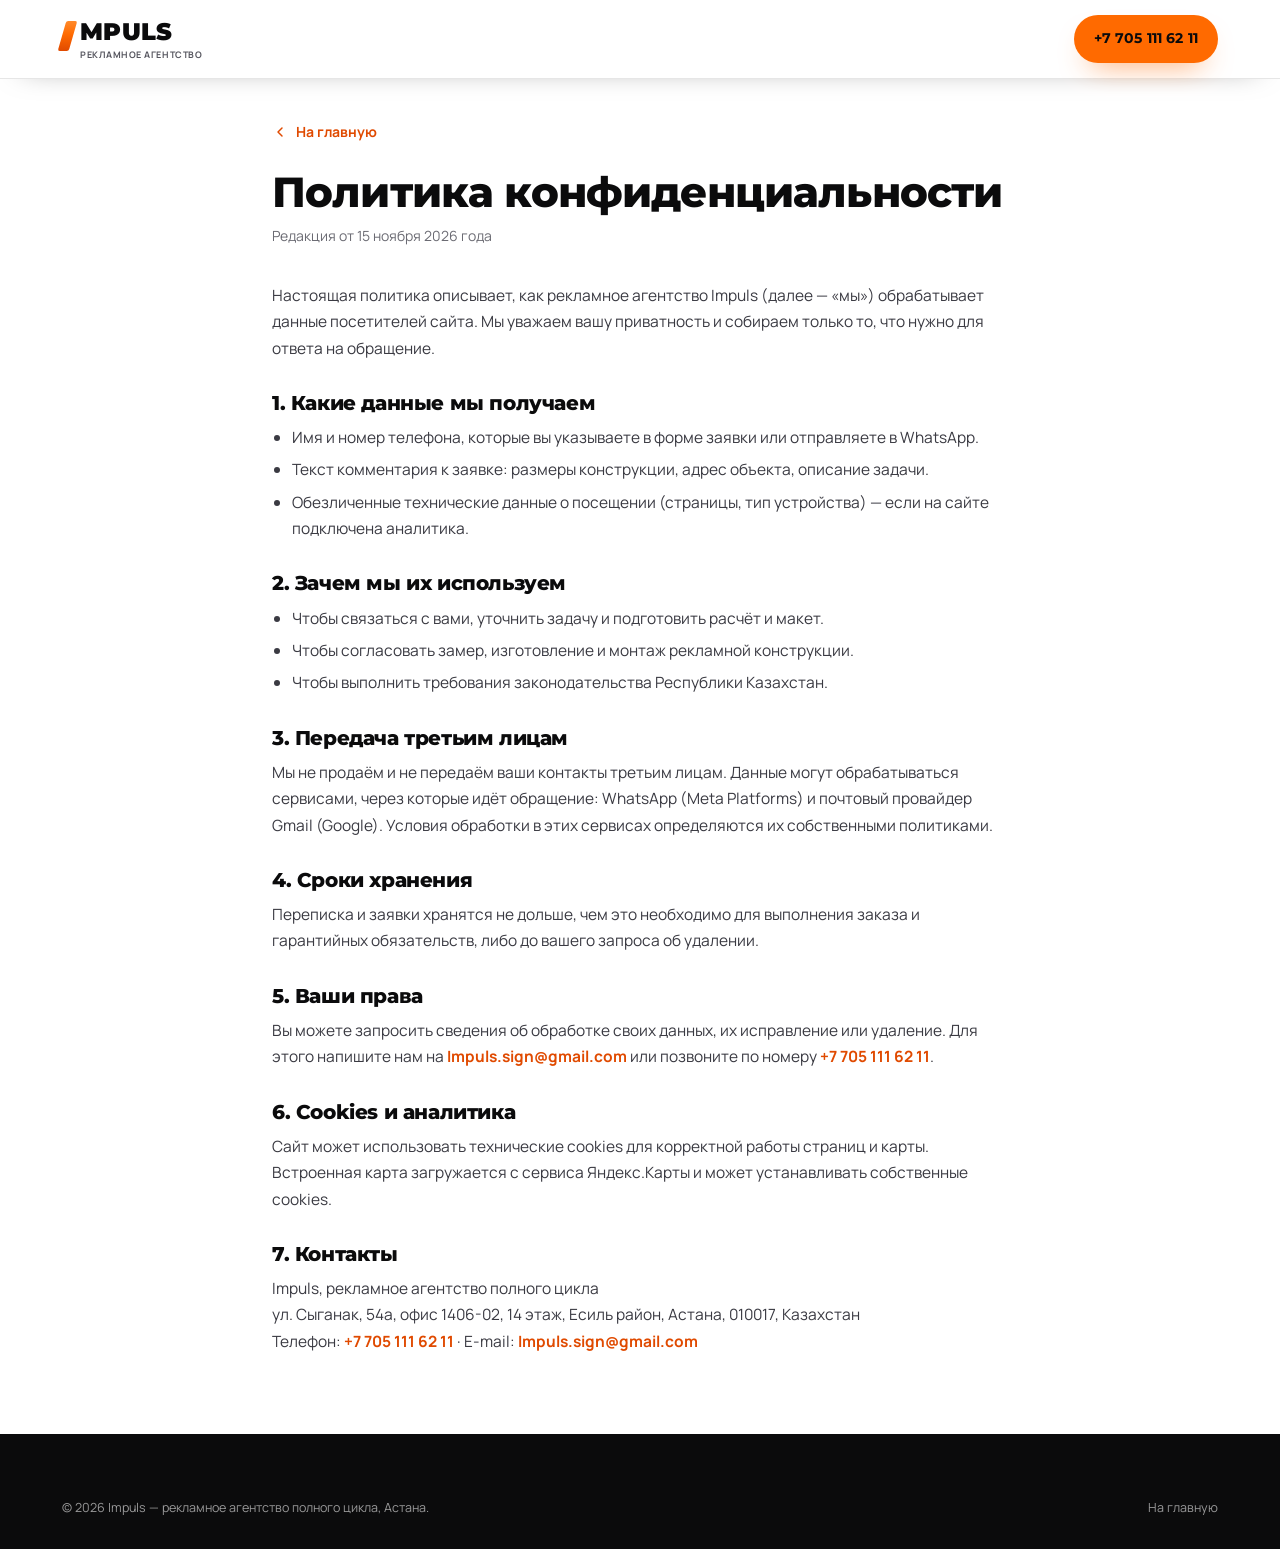
==== commit 783f1448: "Landing: partners strip with РБК/INVIVO logos, centered works carousel, WhatsApp hero CTA, photos-fi" ====
--- a/privacy.html
+++ b/privacy.html
@@ -28,7 +28,7 @@
   <div class="container header__inner">
     <a class="logo" href="index.html">
       <span class="logo__mark" aria-hidden="true"></span>
-      <span class="logo__text">MPULS<span class="logo__sub">Рекламное агентство</span></span>
+      <span class="logo__text"><span class="sr-only">I</span>MPULS<span class="logo__sub">Рекламное агентство</span></span>
     </a>
     <div class="header__actions" style="margin-left:auto">
       <a class="btn" href="tel:+77051116211">+7 705 111 62 11</a>
--- a/assets/css/style.css
+++ b/assets/css/style.css
@@ -48,6 +48,14 @@
 
 button { font-family: inherit; }
 
+::selection { background: rgba(255, 106, 0, 0.28); }
+
+:focus-visible {
+  outline: 3px solid rgba(255, 106, 0, 0.6);
+  outline-offset: 3px;
+  border-radius: 6px;
+}
+
 h1, h2, h3, h4 {
   font-family: var(--font-display);
   font-weight: 800;
@@ -66,6 +74,20 @@
 }
 
 .section { padding: 88px 0; position: relative; }
+
+/* текст только для скринридеров */
+.sr-only {
+  position: absolute;
+  width: 1px;
+  height: 1px;
+  padding: 0;
+  margin: -1px;
+  overflow: hidden;
+  clip: rect(0 0 0 0);
+  clip-path: inset(50%);
+  white-space: nowrap;
+  border: 0;
+}
 
 .eyebrow {
   display: inline-flex;
@@ -114,6 +136,8 @@
 .section--dark .section-head p { color: rgba(255, 255, 255, 0.66); }
 
 .section--paper { background: var(--paper); }
+
+.section--flush { padding-top: 0; }
 
 /* ---------- Buttons ---------- */
 
@@ -215,11 +239,11 @@
 .logo__sub {
   display: block;
   font-family: var(--font-body);
-  font-size: 8.5px;
+  font-size: 9px;
   font-weight: 700;
-  letter-spacing: 0.08em;
+  letter-spacing: 0.06em;
   text-transform: uppercase;
-  color: var(--muted);
+  color: #55555e;
   margin-top: 6px;
   white-space: nowrap;
 }
@@ -256,6 +280,11 @@
 
 .nav a:hover { background: rgba(11, 11, 12, 0.06); }
 
+.nav a.is-active {
+  background: var(--orange-soft);
+  color: #b03c00;
+}
+
 .header__actions { display: flex; align-items: center; gap: 12px; }
 
 .header__phone {
@@ -330,126 +359,11 @@
 body.menu-open { overflow: hidden; }
 body.menu-open .mobile-menu { display: flex; }
 
-/* ---------- Top plate (по макету брендборда) ---------- */
-
-.plate {
-  background: #f4e9e3;
-  padding: 104px 0 34px;
-  border-bottom: 1px solid rgba(11, 11, 12, 0.07);
-}
-
-.plate__inner {
-  display: grid;
-  grid-template-columns: 300px minmax(0, 1fr) 350px;
-  align-items: center;
-  gap: 26px 42px;
-}
-
-.plate__brand {
-  display: flex;
-  flex-direction: column;
-  gap: 10px;
-}
-
-.plate__logo {
-  display: inline-flex;
-  align-items: flex-start;
-  gap: 11px;
-}
-
-.plate__mark {
-  width: 14px;
-  height: clamp(32px, 3.6vw, 44px);
-  background: linear-gradient(180deg, #ff8a2b, var(--orange) 45%, var(--orange-deep));
-  transform: skewX(-16deg);
-  border-radius: 3px;
-  flex: none;
-  margin-top: 2px;
-}
-
-.plate__word {
-  font-family: var(--font-display);
-  font-weight: 900;
-  font-size: clamp(38px, 4.2vw, 54px);
-  line-height: 0.86;
-  letter-spacing: 0.01em;
-  color: var(--ink);
-}
-
-.plate__tagline {
-  font-size: 12.5px;
-  font-weight: 700;
-  line-height: 1.45;
-  letter-spacing: 0.1em;
-  text-transform: uppercase;
-  color: #6d635c;
-}
-
-.plate__title {
-  font-family: var(--font-display);
-  font-weight: 800;
-  font-size: clamp(21px, 2.3vw, 30px);
-  line-height: 1.18;
-  letter-spacing: -0.01em;
-  max-width: 480px;
-}
-
-.plate__sub {
-  margin-top: 9px;
-  max-width: 440px;
-  font-size: 15px;
-  line-height: 1.5;
-  color: #6a605a;
-}
-
-.plate__phone {
-  display: inline-flex;
-  align-items: center;
-  gap: 10px;
-  margin-top: 16px;
-  padding: 13px 26px;
-  border-radius: 999px;
-  background: var(--orange);
-  color: var(--ink);
-  font-family: var(--font-display);
-  font-weight: 800;
-  font-size: 17px;
-  letter-spacing: 0.01em;
-  box-shadow: 0 18px 34px -20px rgba(224, 74, 0, 0.95);
-  transition: transform 0.3s var(--ease), background 0.25s, color 0.25s, box-shadow 0.3s var(--ease);
-}
-
-.plate__phone:hover {
-  background: var(--orange-deep);
-  color: #fff;
-  transform: translateY(-2px);
-  box-shadow: 0 22px 38px -18px rgba(224, 74, 0, 0.75);
-}
-
-.plate__phone svg { flex: none; }
-
-.plate__photo {
-  margin: 0;
-  border-radius: 18px;
-  overflow: hidden;
-  aspect-ratio: 16 / 9;
-  background: #ded3cc;
-  box-shadow: 0 28px 54px -32px rgba(11, 11, 12, 0.6);
-}
-
-.plate__photo img {
-  width: 100%;
-  height: 100%;
-  object-fit: cover;
-}
-
-.header:not(.is-stuck) { background: rgba(244, 233, 227, 0.92); }
-
 /* ---------- Hero ---------- */
 
 .hero {
   position: relative;
-  padding: 78px 0 72px;
+  padding: 132px 0 72px;
   overflow: hidden;
   background:
     radial-gradient(900px 520px at 78% -8%, rgba(255, 106, 0, 0.16), transparent 62%),
@@ -465,8 +379,10 @@
 }
 
 .hero h1 {
-  font-size: clamp(38px, 5.6vw, 74px);
+  font-size: clamp(37px, 5vw, 64px);
+  line-height: 1.07;
   margin: 20px 0 22px;
+  text-wrap: balance;
 }
 
 .hero h1 em {
@@ -770,6 +686,30 @@
   padding: 6px 11px;
 }
 
+.service__cta {
+  display: flex;
+  align-items: center;
+  justify-content: space-between;
+  gap: 10px;
+  width: 100%;
+  margin-top: 4px;
+  padding: 15px 0 0;
+  border: 0;
+  border-top: 1px solid var(--line);
+  background: none;
+  cursor: pointer;
+  font-family: var(--font-display);
+  font-size: 13.5px;
+  font-weight: 700;
+  color: #b03c00;
+  text-align: left;
+  transition: color 0.2s;
+}
+
+.service__cta svg { transition: transform 0.3s var(--ease); }
+.service__cta:hover { color: var(--orange-deep); }
+.service__cta:hover svg { transform: translateX(4px); }
+
 .service--accent {
   background: linear-gradient(155deg, #17171b, #0b0b0c 60%);
   border-color: #26262c;
@@ -780,40 +720,104 @@
 .service--accent .service__icon { background: rgba(255, 106, 0, 0.16); color: var(--orange); }
 .service--accent .service__tags span { background: rgba(255, 255, 255, 0.08); color: rgba(255, 255, 255, 0.8); }
 
+/* Что входит в проект */
+
+.included {
+  margin-top: 22px;
+  padding: 26px clamp(20px, 3vw, 34px);
+  border-radius: var(--radius);
+  border: 1px solid var(--line);
+  background: linear-gradient(120deg, #fffaf5, #fff 55%);
+}
+
+.included__head {
+  display: flex;
+  align-items: baseline;
+  justify-content: space-between;
+  flex-wrap: wrap;
+  gap: 8px 24px;
+  margin-bottom: 20px;
+}
+
+.included__head h3 { font-size: 18px; letter-spacing: -0.01em; }
+.included__head p { font-size: 13.5px; color: var(--muted); max-width: 460px; }
+
+.included ul {
+  list-style: none;
+  margin: 0;
+  padding: 0;
+  display: grid;
+  grid-template-columns: repeat(5, minmax(0, 1fr));
+  gap: 12px 18px;
+}
+
+.included li {
+  display: flex;
+  align-items: flex-start;
+  gap: 9px;
+  font-size: 14px;
+  font-weight: 600;
+  line-height: 1.4;
+  color: #2e2e35;
+}
+
+.included svg { flex: none; color: var(--orange); margin-top: 1px; }
+
 /* Дополнительные направления */
 
-.services__more {
-  display: grid;
-  grid-template-columns: repeat(3, 1fr);
-  gap: 14px;
-  margin-top: 16px;
-}
-
-.more-card {
-  background: var(--paper);
-  border-radius: 16px;
-  padding: 22px 24px;
-  border: 1px solid transparent;
-  transition: border-color 0.25s, background 0.25s;
-}
-
-.more-card:hover { background: #fff; border-color: rgba(255, 106, 0, 0.34); }
-
-.more-card h4 {
-  font-size: 15.5px;
+.directions {
+  margin-top: 34px;
+  padding-top: 30px;
+  border-top: 1px solid var(--line);
+}
+
+.directions__head {
+  display: flex;
+  align-items: baseline;
+  flex-wrap: wrap;
+  gap: 6px 20px;
+  margin-bottom: 6px;
+}
+
+.directions__head h3 { font-size: 21px; }
+.directions__head p { font-size: 14px; color: var(--muted); }
+
+.directions ul {
+  list-style: none;
+  margin: 0;
+  padding: 0;
+  display: grid;
+  grid-template-columns: repeat(2, minmax(0, 1fr));
+  gap: 0 38px;
+}
+
+.directions li {
+  display: flex;
+  gap: 12px;
+  padding: 15px 0;
+  border-bottom: 1px solid var(--line);
+}
+
+.directions li::before {
+  content: "+";
+  flex: none;
+  font-family: var(--font-display);
+  font-weight: 900;
+  font-size: 16px;
+  line-height: 1.5;
+  color: var(--orange);
+}
+
+.directions strong {
+  display: block;
+  font-family: var(--font-display);
+  font-size: 15px;
+  font-weight: 800;
   letter-spacing: -0.01em;
-  margin-bottom: 7px;
-  display: flex;
-  gap: 8px;
-}
-
-.more-card h4::before {
-  content: "+";
-  color: var(--orange);
-  font-weight: 900;
-}
-
-.more-card p { font-size: 13.4px; color: var(--muted); line-height: 1.55; }
+  margin-bottom: 3px;
+}
+
+.directions li p { font-size: 13.5px; color: var(--muted); line-height: 1.5; }
 
 .services__note {
   margin-top: 32px;
@@ -1016,19 +1020,58 @@
   .lightbox__next { right: 8px; }
 }
 
+/* ---------- Audiences ---------- */
+
+.audience__grid {
+  display: grid;
+  grid-template-columns: repeat(3, minmax(0, 1fr));
+  gap: 16px;
+}
+
+.audience {
+  display: flex;
+  align-items: flex-start;
+  gap: 14px;
+  padding: 24px;
+  background: #fff;
+  border: 1px solid var(--line);
+  border-radius: 18px;
+  transition: transform 0.35s var(--ease), border-color 0.25s, box-shadow 0.35s var(--ease);
+}
+
+.audience:hover {
+  transform: translateY(-3px);
+  border-color: rgba(255, 106, 0, 0.34);
+  box-shadow: var(--shadow-soft);
+}
+
+.audience__icon {
+  width: 44px;
+  height: 44px;
+  border-radius: 13px;
+  display: grid;
+  place-items: center;
+  flex: none;
+  background: var(--orange-soft);
+  color: var(--orange-deep);
+}
+
+.audience h3 { font-size: 16.5px; letter-spacing: -0.01em; margin-bottom: 5px; }
+.audience p { font-size: 13.8px; color: var(--muted); line-height: 1.55; }
+
 /* ---------- Process ---------- */
 
 .process__grid {
   display: grid;
-  grid-template-columns: repeat(6, 1fr);
-  gap: 14px;
+  grid-template-columns: repeat(3, minmax(0, 1fr));
+  gap: 16px;
   counter-reset: step;
 }
 
 .step {
   min-width: 0;
   position: relative;
-  padding: 26px 20px 24px;
+  padding: 28px 26px 26px;
   border-radius: 18px;
   background: #fff;
   border: 1px solid var(--line);
@@ -1042,16 +1085,16 @@
   color: var(--orange);
   letter-spacing: 0.12em;
   display: block;
-  margin-bottom: 26px;
+  margin-bottom: 20px;
 }
 
 .step h3 {
-  font-size: 16.5px;
+  font-size: 18px;
   letter-spacing: -0.01em;
   margin-bottom: 8px;
 }
 
-.step p { font-size: 13.5px; color: var(--muted); line-height: 1.55; }
+.step p { font-size: 14px; color: var(--muted); line-height: 1.6; }
 
 .process__grid .step:nth-child(6) { background: var(--orange); border-color: var(--orange); color: #fff; }
 .process__grid .step:nth-child(6) .step__num,
@@ -1065,6 +1108,13 @@
   gap: 56px;
   align-items: center;
 }
+
+.about__title {
+  font-size: clamp(28px, 3.6vw, 44px);
+  margin: 16px 0 16px;
+}
+
+.about__lead { color: var(--muted); }
 
 .about__media {
   position: relative;
@@ -1191,6 +1241,21 @@
 .review__author b { font-size: 14.5px; display: block; line-height: 1.3; }
 .review__author small { font-size: 12.5px; color: var(--muted); }
 
+.review__source {
+  margin-left: auto;
+  align-self: flex-start;
+  flex: none;
+  font-size: 12px;
+  font-weight: 700;
+  color: #b03c00;
+  padding: 5px 9px;
+  border-radius: 999px;
+  background: var(--orange-soft);
+  transition: background 0.2s, color 0.2s;
+}
+
+.review__source:hover { background: var(--orange); color: var(--ink); }
+
 .rating-card {
   background: var(--ink);
   color: #fff;
@@ -1213,6 +1278,74 @@
 .rating-card strong span { font-size: 24px; color: rgba(255, 255, 255, 0.5); }
 .rating-card .review__stars { color: #ffb400; }
 .rating-card p { color: rgba(255, 255, 255, 0.66); font-size: 14px; }
+
+/* ---------- FAQ ---------- */
+
+.faq {
+  display: grid;
+  grid-template-columns: 0.82fr 1.18fr;
+  gap: 46px;
+  align-items: start;
+}
+
+.faq__intro h2 {
+  font-size: clamp(30px, 3.6vw, 42px);
+  margin: 18px 0 14px;
+}
+
+.faq__intro > p { color: var(--muted); max-width: 430px; }
+
+.faq__ask {
+  margin-top: 28px;
+  padding: 24px;
+  border-radius: var(--radius);
+  background: #fff;
+  border: 1px solid var(--line);
+  display: grid;
+  gap: 8px;
+  justify-items: start;
+}
+
+.faq__ask strong { font-family: var(--font-display); font-size: 17px; }
+.faq__ask span { font-size: 14px; color: var(--muted); }
+.faq__ask .btn { margin-top: 8px; padding: 12px 20px; font-size: 14px; }
+
+.faq__list { display: grid; gap: 10px; }
+
+.faq__item {
+  background: #fff;
+  border: 1px solid var(--line);
+  border-radius: 16px;
+  padding: 0 22px;
+  transition: border-color 0.25s;
+}
+
+.faq__item[open] { border-color: rgba(255, 106, 0, 0.4); }
+
+.faq__item summary {
+  list-style: none;
+  display: flex;
+  align-items: center;
+  justify-content: space-between;
+  gap: 18px;
+  padding: 19px 0;
+  cursor: pointer;
+  font-family: var(--font-display);
+  font-weight: 700;
+  font-size: 16px;
+  letter-spacing: -0.01em;
+}
+
+.faq__item summary::-webkit-details-marker { display: none; }
+.faq__item summary svg { flex: none; color: var(--orange); transition: transform 0.3s var(--ease); }
+.faq__item[open] summary svg { transform: rotate(45deg); }
+
+.faq__answer { padding: 0 0 20px; }
+.faq__answer p { font-size: 14.6px; color: var(--muted); line-height: 1.7; max-width: 62ch; }
+
+@media (min-width: 981px) {
+  .faq__intro { position: sticky; top: 104px; }
+}
 
 /* ---------- CTA ---------- */
 
@@ -1517,6 +1650,46 @@
 
 .field textarea { resize: vertical; min-height: 84px; }
 
+.field__err {
+  display: none;
+  margin-top: 6px;
+  font-size: 12px;
+  font-weight: 600;
+  color: #b42318;
+}
+
+.field__err.is-shown { display: block; }
+
+.field.is-invalid input,
+.field.is-invalid select,
+.field.is-invalid textarea {
+  border-color: #d92d20;
+  background: #fff5f4;
+}
+
+.consent {
+  display: flex;
+  align-items: flex-start;
+  gap: 10px;
+  margin: 6px 0 8px;
+  font-size: 12.5px;
+  line-height: 1.5;
+  color: var(--muted);
+  cursor: pointer;
+}
+
+.consent input {
+  width: 17px;
+  height: 17px;
+  flex: none;
+  margin: 2px 0 0;
+  accent-color: var(--orange);
+  cursor: pointer;
+}
+
+.consent a { color: #b03c00; font-weight: 700; }
+.consent.is-invalid { color: #b42318; }
+
 .field input:focus,
 .field select:focus,
 .field textarea:focus {
@@ -1552,26 +1725,24 @@
 
 /* ---------- Responsive ---------- */
 
-@media (max-width: 1080px) {
+@media (max-width: 1180px) {
   .nav { display: none; }
   .burger { display: block; }
   .header__phone { display: none; }
-  .plate__inner { grid-template-columns: 250px minmax(0, 1fr); }
-  .plate__photo { grid-column: 1 / -1; aspect-ratio: 3 / 1; }
-  .services__grid { grid-template-columns: repeat(2, 1fr); }
-  .services__more { grid-template-columns: repeat(2, 1fr); }
-  .process__grid { grid-template-columns: repeat(3, minmax(0, 1fr)); }
-  .reviews__grid { grid-template-columns: repeat(2, 1fr); }
+}
+
+@media (max-width: 1080px) {
+  .services__grid { grid-template-columns: repeat(2, minmax(0, 1fr)); }
+  .audience__grid { grid-template-columns: repeat(2, minmax(0, 1fr)); }
+  .included ul { grid-template-columns: repeat(3, minmax(0, 1fr)); }
+  .reviews__grid { grid-template-columns: repeat(2, minmax(0, 1fr)); }
   .footer__grid { grid-template-columns: 1fr 1fr; }
   .hero__float { display: none; }
 }
 
 @media (max-width: 900px) {
   .section { padding: 66px 0; }
-  .plate { padding: 96px 0 26px; }
-  .plate__inner { grid-template-columns: 1fr; gap: 20px; }
-  .plate__photo { aspect-ratio: 3 / 1; }
-  .hero { padding: 56px 0 56px; }
+  .hero { padding: 112px 0 56px; }
   .hero__grid { grid-template-columns: 1fr; gap: 34px; }
   .hero-slider { aspect-ratio: 4 / 3.6; }
   .about__grid { grid-template-columns: 1fr; gap: 30px; }
@@ -1579,6 +1750,17 @@
   .cta { grid-template-columns: 1fr; padding: 40px 26px; }
   .stats { grid-template-columns: repeat(2, 1fr); gap: 26px 16px; }
   .works__nav { display: none; }
+  .process__grid { grid-template-columns: repeat(2, minmax(0, 1fr)); }
+  .faq { grid-template-columns: 1fr; gap: 30px; }
+  .faq__intro > p { max-width: none; }
+  .faq__ask { max-width: 480px; }
+  .faq__intro { position: static; }
+}
+
+@media (max-width: 720px) {
+  .included ul { grid-template-columns: repeat(2, minmax(0, 1fr)); }
+  .included__head { flex-direction: column; }
+  .directions ul { grid-template-columns: 1fr; }
 }
 
 @media (max-width: 640px) {
@@ -1588,7 +1770,7 @@
   .header .btn--wa { display: none; }
   .logo__img { height: 34px; }
   .services__grid { grid-template-columns: 1fr; }
-  .services__more { grid-template-columns: 1fr; }
+  .audience__grid { grid-template-columns: 1fr; }
   .services__note { padding: 22px; }
   .process__grid { grid-template-columns: repeat(2, minmax(0, 1fr)); }
   .reviews__grid { grid-template-columns: 1fr; }
@@ -1600,4 +1782,66 @@
   .fab__btn { width: 54px; height: 54px; }
   .modal__box { padding: 26px 20px; }
   .map-wrap { min-height: 320px; }
-}
+  .service { padding: 24px 22px; }
+  .step { padding: 22px 20px; }
+  .included { padding: 22px; }
+  .directions__head { flex-direction: column; gap: 4px; }
+  .faq__item { padding: 0 18px; }
+  .faq__item summary { font-size: 15px; padding: 17px 0; }
+}
+
+@media (max-width: 480px) {
+  .process__grid { grid-template-columns: 1fr; }
+  .included ul { grid-template-columns: 1fr; }
+  .review__author { flex-wrap: wrap; }
+  .review__source { margin-left: 0; }
+  .hero__trust { gap: 10px 18px; }
+  .faq__ask { padding: 20px; }
+}
+
+/* ---------- WhatsApp CTA ---------- */
+.btn--wa { --btn-bg: #25d366; --btn-color: #062b13; box-shadow: 0 16px 34px -18px rgba(37, 211, 102, 0.95); }
+.btn--wa:hover { background: #1ebe5a; }
+
+/* ---------- Partners strip ---------- */
+.partners { padding: 20px 0; background: var(--paper); border-bottom: 1px solid var(--line); }
+.partners__inner { display: flex; align-items: center; justify-content: center; gap: 18px 34px; flex-wrap: wrap; }
+.partners__label { font-family: var(--font-body); font-size: 11px; font-weight: 800; letter-spacing: 0.16em; text-transform: uppercase; color: #8b8b94; }
+.partners__row { display: flex; align-items: center; justify-content: center; gap: 34px; flex-wrap: wrap; }
+.partners__row a { display: flex; align-items: center; height: 30px; opacity: 0.6; filter: grayscale(1); transition: opacity 0.3s, filter 0.3s, transform 0.3s var(--ease); }
+.partners__row a:hover { opacity: 1; filter: none; transform: translateY(-2px); }
+.partners__row img { height: 100%; width: auto; max-width: 170px; object-fit: contain; display: block; }
+
+/* ---------- Works carousel: centered roulette ---------- */
+.works__rail { --card: min(380px, 80vw); padding-inline: calc((100% - var(--card)) / 2); scroll-padding-inline: calc((100% - var(--card)) / 2); padding-block: 16px 10px; scroll-snap-type: x mandatory; scroll-behavior: auto; }
+.works__rail .work { width: var(--card); scroll-snap-align: start; opacity: 0.5; transform: scale(0.93); transition: opacity 0.45s var(--ease), transform 0.45s var(--ease), box-shadow 0.45s var(--ease); }
+.works__rail .work.is-active { opacity: 1; transform: scale(1); box-shadow: 0 34px 70px -34px rgba(0, 0, 0, 0.7); }
+.works__rail .work:hover { opacity: 1; }
+.works__count { font-family: var(--font-display); font-weight: 800; font-size: 14px; letter-spacing: 0.06em; color: #fff; opacity: 0.7; align-self: center; margin-right: 6px; }
+
+@media (max-width: 720px) {
+  .partners { padding: 16px 0; }
+  .partners__row { gap: 20px; }
+  .partners__row a { height: 24px; }
+  .partners__inner { gap: 10px 18px; }
+  .works__rail { --card: min(300px, 74vw); }
+}
+
+
+/* ---------- Hero: photos first ---------- */
+.hero__grid .hero__visual { order: -1; }
+
+/* ---------- Logo lockup ---------- */
+.logo__mark { width: 11px; height: 30px; }
+.logo__text { font-size: 24px; }
+
+/* ---------- Works nav ---------- */
+.works__nav { align-items: center; }
+
+
+@media (max-width: 720px) {
+  .works__nav { display: flex; }
+  .works__nav .round-btn { display: none; }
+  .works__count { margin-right: 0; }
+}
+
